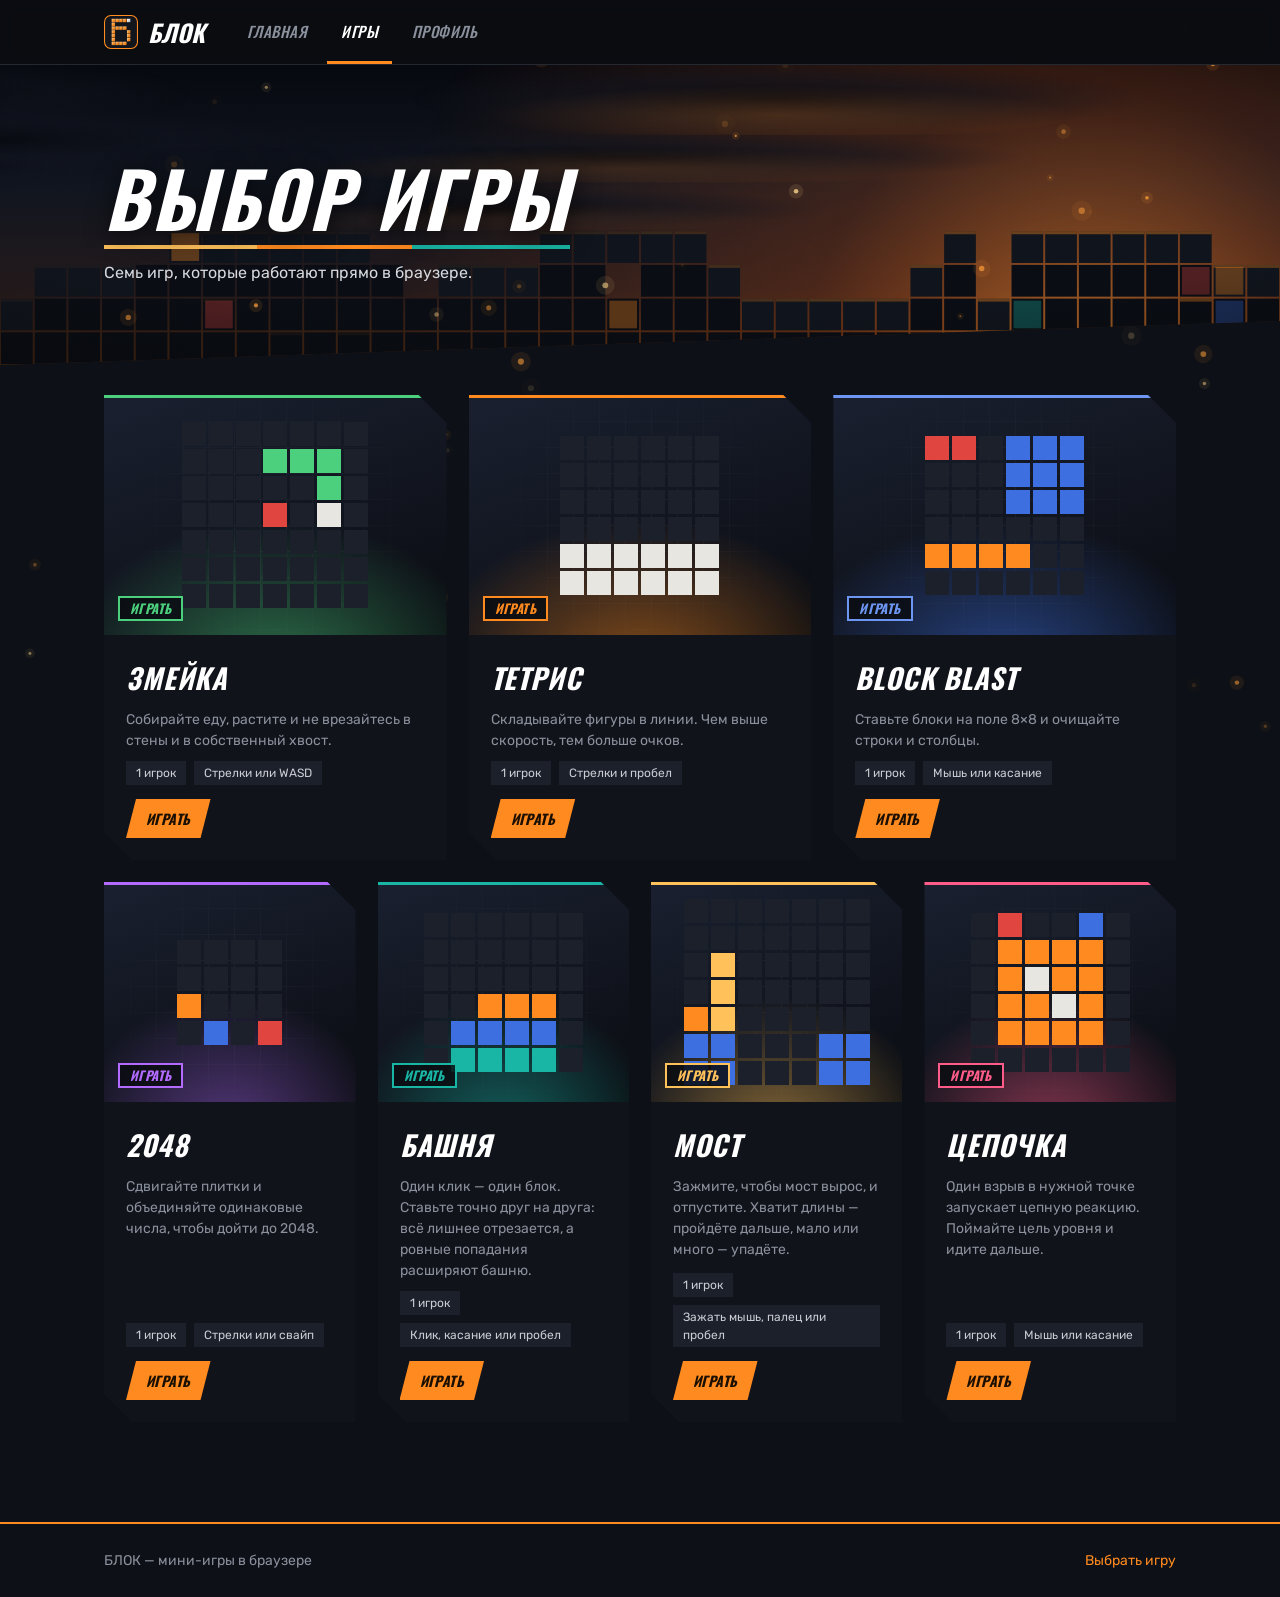
==== games.html @ c41e554f "test1" ====
<!DOCTYPE html>
<html lang="ru"><head><meta charset="UTF-8"><meta name="viewport" content="width=device-width, initial-scale=1">
<title>БЛОК — мини-игры</title>
<link href="https://fonts.googleapis.com/css2?family=Oswald:wght@500;700&family=Rubik:wght@400;500&display=swap" rel="stylesheet">
<link rel="icon" href="logo.svg" type="image/svg+xml"><link rel="stylesheet" href="style.css"></head><body><canvas id="bgfx" data-fx="page"></canvas>
<header><div class="wrap"><a class="logo" href="index.html"><img src="logo.svg" alt="" width="34" height="34">БЛОК</a><nav class="nav"><a href="index.html" >Главная</a><a href="games.html" class="on">Игры</a><a href="profile.html" >Профиль</a></nav></div></header>
<main><div class="banner"><div class="scene"><canvas data-fx="banner"></canvas></div><div class="wrap"><h1>Выбор игры</h1><p>Семь игр, которые работают прямо в браузере.</p></div></div>
<div class="page"><div class="wrap"><div class="games">
 <article class="game" style="--c:rgba(76,208,125,.5);--ac:#4cd07d"><div class="thumb"><div class="cells" style="--n:7" id="tSnake"></div><span class="tag">Играть</span></div><div class="body"><h3>Змейка</h3><p>Собирайте еду, растите и не врезайтесь в стены и в собственный хвост.</p><ul class="meta"><li>1 игрок</li><li>Стрелки или WASD</li></ul><a class="btn main sm" href="play.html?g=snake">Играть</a></div></article>
 <article class="game" style="--c:rgba(255,138,31,.5);--ac:#ff8a1f"><div class="thumb"><div class="cells" style="--n:6" id="tTetris"></div><span class="tag">Играть</span></div><div class="body"><h3>Тетрис</h3><p>Складывайте фигуры в линии. Чем выше скорость, тем больше очков.</p><ul class="meta"><li>1 игрок</li><li>Стрелки и пробел</li></ul><a class="btn main sm" href="play.html?g=tetris">Играть</a></div></article>
 <article class="game" style="--c:rgba(61,111,224,.55);--ac:#6d96f2"><div class="thumb"><div class="cells" style="--n:6" id="tBlast"></div><span class="tag">Играть</span></div><div class="body"><h3>Block Blast</h3><p>Ставьте блоки на поле 8×8 и очищайте строки и столбцы.</p><ul class="meta"><li>1 игрок</li><li>Мышь или касание</li></ul><a class="btn main sm" href="play.html?g=blast">Играть</a></div></article>
<article class="game" style="--c:rgba(179,107,255,.45);--ac:#b36bff"><div class="thumb"><div class="cells" style="--n:4" id="tG2048"></div><span class="tag">Играть</span></div><div class="body"><h3>2048</h3><p>Сдвигайте плитки и объединяйте одинаковые числа, чтобы дойти до 2048.</p><ul class="meta"><li>1 игрок</li><li>Стрелки или свайп</li></ul><a class="btn main sm" href="play.html?g=g2048">Играть</a></div></article>
 <article class="game" style="--c:rgba(25,181,165,.5);--ac:#19b5a5"><div class="thumb"><div class="cells" style="--n:6" id="tTower"></div><span class="tag">Играть</span></div><div class="body"><h3>Башня</h3><p>Один клик — один блок. Ставьте точно друг на друга: всё лишнее отрезается, а ровные попадания расширяют башню.</p><ul class="meta"><li>1 игрок</li><li>Клик, касание или пробел</li></ul><a class="btn main sm" href="play.html?g=tower">Играть</a></div></article>
 <article class="game" style="--c:rgba(255,193,90,.5);--ac:#ffc15a"><div class="thumb"><div class="cells" style="--n:7" id="tBridge"></div><span class="tag">Играть</span></div><div class="body"><h3>Мост</h3><p>Зажмите, чтобы мост вырос, и отпустите. Хватит длины — пройдёте дальше, мало или много — упадёте.</p><ul class="meta"><li>1 игрок</li><li>Зажать мышь, палец или пробел</li></ul><a class="btn main sm" href="play.html?g=bridge">Играть</a></div></article>
 <article class="game" style="--c:rgba(255,92,138,.5);--ac:#ff5c8a"><div class="thumb"><div class="cells" style="--n:6" id="tChain"></div><span class="tag">Играть</span></div><div class="body"><h3>Цепочка</h3><p>Один взрыв в нужной точке запускает цепную реакцию. Поймайте цель уровня и идите дальше.</p><ul class="meta"><li>1 игрок</li><li>Мышь или касание</li></ul><a class="btn main sm" href="play.html?g=chain">Играть</a></div></article>
</div></div></div></main>
<footer><div class="wrap"><span>БЛОК — мини-игры в браузере</span><a href="games.html" style="color:var(--accent);text-decoration:none">Выбрать игру</a></div></footer>
<script src="main.js"></script></body></html>
---- style.css ----
:root{--bg:#0d1016;--panel:#12151c;--line:#232831;--text:#e8e6e1;--muted:#8a909c;--accent:#ff8a1f;--amber:#ffc15a;--teal:#19b5a5;--ok:#4cd07d}
*{box-sizing:border-box;margin:0}
html{scroll-behavior:smooth;scroll-padding-top:80px}
body{background:var(--bg);color:var(--text);font:16px/1.5 Rubik,Arial,sans-serif}
h1,h2,h3,.nav a,.btn,.tag{font-family:Oswald,Impact,sans-serif;font-style:italic;text-transform:uppercase;letter-spacing:.03em}
.wrap{max-width:1120px;margin:0 auto;padding:0 24px}
#bgfx{position:fixed;inset:0;width:100%;height:100%;z-index:0;pointer-events:none;opacity:.75}
main,footer{position:relative;z-index:1}
header{position:sticky;top:0;z-index:20;background:rgba(10,12,17,.92);backdrop-filter:blur(6px);border-bottom:1px solid var(--line)}
header .wrap{display:flex;align-items:center;gap:28px;height:64px}
.logo{font:700 24px Oswald,sans-serif;font-style:italic;color:#fff;text-decoration:none;display:flex;gap:10px;align-items:center}
.logo i{display:grid;grid-template-columns:repeat(2,9px);gap:2px}
.logo i b{width:9px;height:9px;background:var(--accent)}
.logo i b:nth-child(3){background:#fff}
.nav{display:flex;gap:6px}
.nav a{color:var(--muted);text-decoration:none;padding:20px 14px 18px;border-bottom:3px solid transparent;font-weight:500;font-size:15px}
.nav a:hover,.nav a.on{color:#fff;border-color:var(--accent)}
.btn{display:inline-block;border:0;cursor:pointer;color:#fff;background:#222833;padding:13px 28px;font-weight:700;font-size:17px;text-decoration:none;clip-path:polygon(10px 0,100% 0,calc(100% - 10px) 100%,0 100%);transition:background .15s}
.btn:hover{background:#2e3542}
.btn.main{background:var(--accent);color:#1a0f00}
.btn.main:hover{background:#ffa03f}
.btn[disabled]{opacity:.45;cursor:not-allowed}
.btn.sm{padding:9px 20px;font-size:14px}
a:focus-visible,button:focus-visible{outline:2px solid var(--accent);outline-offset:2px}

/* ===== сцена: закат + силуэт из блоков + искры (рисуется в main.js) ===== */
.scene{position:absolute;inset:0;overflow:hidden;z-index:0;background:linear-gradient(180deg,#070910 0%,#10151f 40%,#241a1c 75%,#4a2810 100%)}
.scene canvas{position:absolute;inset:0;width:100%;height:100%;display:block}
.scene::after{content:"";position:absolute;inset:0;background:radial-gradient(120% 90% at 50% 40%,transparent 50%,rgba(5,6,9,.65))}
.hero{position:relative;min-height:calc(100vh - 64px);display:flex;align-items:center;overflow:hidden}
.hero::before{content:"";position:absolute;inset:0;z-index:1;background-image:linear-gradient(rgba(255,255,255,.05) 1px,transparent 1px),linear-gradient(90deg,rgba(255,255,255,.05) 1px,transparent 1px);background-size:44px 44px;mask-image:linear-gradient(transparent,#000 45%,transparent)}
#rain{position:absolute;inset:0;z-index:1;pointer-events:none}
.pc{position:absolute;top:-120px;display:grid;gap:3px;opacity:.4;animation:fall linear infinite}
.pc b{width:var(--s);height:var(--s);background:var(--c);box-shadow:inset 0 0 0 2px rgba(255,255,255,.18)}
@keyframes fall{to{transform:translateY(calc(100vh + 240px)) rotate(var(--r))}}
.hero .wrap{position:relative;z-index:2;width:100%;display:grid;grid-template-columns:1.1fr .9fr;gap:40px;align-items:end;padding-top:50px;padding-bottom:170px}
.hero h1{font-size:clamp(44px,6.4vw,84px);line-height:1.14;font-weight:700;color:#fff;text-shadow:0 4px 30px rgba(0,0,0,.6)}
.hero h1 span{color:var(--accent)}
.hero p{max-width:480px;margin:22px 0 28px;font-size:18px;color:#d6d8dd;text-shadow:0 2px 12px rgba(0,0,0,.8)}
.right{display:flex;flex-direction:column;gap:22px}
.emblem{text-align:center}
.mark{display:grid;grid-template-columns:repeat(2,46px);gap:5px;width:max-content;margin:0 auto 4px;filter:drop-shadow(0 0 26px rgba(255,138,31,.6));animation:bob 5s ease-in-out infinite}
.mark b{width:46px;height:46px;background:linear-gradient(135deg,#ffb04d,#e8710a);box-shadow:inset 0 0 0 3px rgba(255,255,255,.22)}
.mark b:nth-child(3){background:linear-gradient(135deg,#fff,#aeb3bd)}
@keyframes bob{50%{transform:translateY(-8px)}}
.word{font:700 clamp(64px,8.5vw,110px)/1 Oswald,sans-serif;font-style:italic;text-transform:uppercase;background:linear-gradient(#fff 30%,#8d939e);-webkit-background-clip:text;background-clip:text;color:transparent;filter:drop-shadow(0 4px 18px rgba(0,0,0,.7))}
.emblem small{display:block;color:var(--amber);letter-spacing:.35em;text-transform:uppercase;font-size:13px}
.status{background:rgba(14,16,22,.88);border:1px solid var(--line);padding:22px;position:relative}
.status::before,.status::after{content:"";position:absolute;width:14px;height:14px}
.status::before{top:-1px;left:-1px;border-top:2px solid var(--accent);border-left:2px solid var(--accent)}
.status::after{bottom:-1px;right:-1px;border-bottom:2px solid var(--accent);border-right:2px solid var(--accent)}
.tag{display:inline-block;border:2px solid var(--ok);color:var(--ok);padding:1px 10px;font-size:13px;font-weight:700}
.status .big{font:700 52px Oswald;font-style:italic;color:var(--accent);line-height:1.1;margin-top:10px}
.status .big small{font:400 14px Rubik;font-style:normal;color:var(--muted);margin-left:8px}
.bar{display:grid;grid-template-columns:repeat(16,1fr);gap:3px;margin:12px 0}
.bar i{height:8px;background:#1c212b}.bar i.f{background:var(--accent)}

.manifest{padding:90px 0 170px}
.manifest p{font:700 clamp(28px,4.4vw,52px)/1.1 Oswald,sans-serif;font-style:italic;text-transform:uppercase;border-left:6px solid;border-image:linear-gradient(var(--amber) 33%,var(--accent) 33% 66%,var(--teal) 66%) 1;padding-left:24px;max-width:900px}
.manifest .w{color:#3a404c;transition:color .35s}.manifest .w.lit{color:#fff}
section{padding:70px 0}
h2{font-size:42px;font-weight:700;color:#fff;display:inline-block;padding-bottom:8px;border-bottom:4px solid;border-image:linear-gradient(90deg,var(--amber) 33%,var(--accent) 33% 66%,var(--teal) 66%) 1;margin-bottom:34px}
.steps{display:grid;grid-template-columns:repeat(3,1fr);gap:36px}
.steps .n{font:700 56px Oswald;font-style:italic;color:transparent;-webkit-text-stroke:2px var(--accent);line-height:1}
.steps h3{font-size:22px;margin:6px 0}.steps p{color:var(--muted);font-size:15px}

.final{position:relative;overflow:hidden;padding:200px 0 120px}
.final .wrap{position:relative;z-index:2;display:grid;grid-template-columns:1fr 1fr;gap:40px;align-items:center}
.final h2{border:0;font-size:clamp(40px,6vw,72px);margin-bottom:12px;padding:0;text-shadow:0 4px 24px rgba(0,0,0,.7)}
.final p{color:#d6d8dd;margin-bottom:24px;max-width:480px}
footer{border-top:2px solid var(--accent);padding:26px 0;color:var(--muted);font-size:14px;background:var(--bg)}
footer .wrap{display:flex;justify-content:space-between;gap:12px;flex-wrap:wrap}

/* ===== баннер внутренних страниц ===== */
.banner{position:relative;height:300px;display:flex;align-items:flex-end;overflow:hidden;clip-path:polygon(0 0,100% 0,100% calc(100% - 44px),0 100%)}
.banner .wrap{position:relative;z-index:2;width:100%;padding-bottom:80px}
.banner h1{font-size:clamp(44px,7vw,76px);line-height:1;color:#fff;display:inline-block;padding-bottom:10px;border-bottom:4px solid;border-image:linear-gradient(90deg,var(--amber) 33%,var(--accent) 33% 66%,var(--teal) 66%) 1;text-shadow:0 4px 24px rgba(0,0,0,.7)}
.banner p{color:#d6d8dd;margin-top:12px;max-width:520px}
.page{padding:30px 0 100px;min-height:60vh}

/* ===== игры ===== */
.games{display:grid;grid-template-columns:repeat(3,1fr);gap:22px}
.game{position:relative;display:flex;flex-direction:column;background:#10131a;transition:transform .2s;clip-path:polygon(0 0,calc(100% - 28px) 0,100% 28px,100% 100%,28px 100%,0 calc(100% - 28px))}
.game::before{content:"";position:absolute;top:0;left:0;right:0;height:3px;background:var(--ac);z-index:3}
.game:hover{transform:translateY(-6px)}
.thumb{height:240px;position:relative;display:grid;place-items:center;overflow:hidden;background:radial-gradient(90% 90% at 50% 115%,var(--c),transparent 70%),linear-gradient(160deg,#1a2030,#0a0c11)}
.thumb::before{content:"";position:absolute;inset:0;background-image:linear-gradient(rgba(255,255,255,.05) 1px,transparent 1px),linear-gradient(90deg,rgba(255,255,255,.05) 1px,transparent 1px);background-size:26px 26px;mask-image:radial-gradient(circle,#000,transparent 75%)}
.thumb .tag{position:absolute;left:14px;bottom:14px;color:var(--ac);border-color:var(--ac);background:rgba(10,12,17,.85);z-index:2}
.game .body{padding:22px;display:flex;flex-direction:column;gap:10px;flex:1}
.game h3{font-size:28px;color:#fff}
.game p{color:var(--muted);font-size:14px;flex:1}
.meta{display:flex;gap:8px;flex-wrap:wrap;list-style:none;padding:0}
.meta li{font-size:12px;color:#c9ccd3;background:#1b202a;padding:3px 10px}
.game .btn{align-self:flex-start;margin-top:4px}
.cells{position:relative;z-index:1;display:grid;grid-template-columns:repeat(var(--n),24px);gap:3px;transition:filter .2s}
.game:hover .cells{filter:drop-shadow(0 0 16px var(--ac))}
.cells b{width:24px;height:24px;background:#1b202a;transition:background .25s}
.cells b.a{background:var(--accent)}.cells b.w{background:#e8e6e1}.cells b.g{background:var(--ok)}.cells b.u{background:#3d6fe0}.cells b.r{background:#e0453f}.cells b.t{background:var(--teal)}.cells b.y{background:var(--amber)}

/* ===== вход и профиль ===== */
.auth{display:grid;grid-template-columns:1fr 1fr;max-width:900px;margin:0 auto;background:var(--panel);border:1px solid var(--line)}
.auth .side{position:relative;min-height:440px;padding:36px;overflow:hidden}
.auth .side .tx{position:relative;z-index:2}
.auth .side h2{border:0;font-size:34px;padding:0;margin-bottom:12px}
.auth .side ul{list-style:none;padding:0;color:#d6d8dd;display:grid;gap:10px;font-size:15px}
.auth .side li::before{content:"";display:inline-block;width:10px;height:10px;background:var(--accent);margin-right:10px}
.auth form{padding:32px;display:flex;flex-direction:column;gap:14px}
.mode,.tabs{display:flex;gap:6px}
.mode button{flex:1;font:700 15px Oswald;font-style:italic;text-transform:uppercase;background:#1b202a;color:var(--muted);border:0;padding:10px;cursor:pointer}
.mode button.on{background:var(--accent);color:#1a0f00}
label{font-size:13px;color:var(--muted);display:grid;gap:6px}
input{background:#0b0d12;border:1px solid var(--line);color:#fff;padding:12px;font:500 16px Rubik;width:100%}
input:focus{outline:2px solid var(--accent);border-color:transparent}
.err{color:#ff7a6e;font-size:14px;min-height:21px}
.hide{display:none!important}
.profile{display:grid;grid-template-columns:300px 1fr;gap:20px}
.card{background:rgba(18,21,28,.94);border:1px solid var(--line);padding:24px}
.me{text-align:center;position:relative;overflow:hidden}
.me::before{content:"";position:absolute;inset:0 0 auto;height:140px;background:radial-gradient(80% 100% at 50% 0,rgba(255,138,31,.35),transparent)}
.me>*{position:relative}
.ava{width:84px;height:84px;border-radius:50%;background:linear-gradient(135deg,var(--accent),#7a3b00);display:grid;place-items:center;font:700 38px Oswald;margin:0 auto 12px;box-shadow:0 0 0 4px rgba(255,138,31,.25)}
.me h3{font-size:28px;color:#fff}.me small{color:var(--muted)}
.sum{display:flex;justify-content:space-around;margin:18px 0;color:var(--muted);font-size:13px}
.sum b{display:block;font:700 28px Oswald;font-style:italic;color:var(--accent)}
.places{list-style:none;padding:0;margin:0 0 18px;display:grid;gap:8px;text-align:left}
.places li{display:flex;justify-content:space-between;background:#0e1118;padding:9px 12px;font-size:14px;border-left:3px solid var(--c)}
.gtabs{display:grid;grid-template-columns:repeat(auto-fit,minmax(150px,1fr));gap:12px;margin-bottom:16px}
.gtab{position:relative;overflow:hidden;text-align:left;border:0;border-bottom:4px solid transparent;color:#fff;padding:18px;min-height:120px;cursor:pointer;background:radial-gradient(120% 140% at 100% 100%,var(--cg),transparent 65%),#141821;clip-path:polygon(0 0,calc(100% - 18px) 0,100% 18px,100% 100%,0 100%);transition:transform .15s}
.gtab::before{content:"";position:absolute;right:-6px;bottom:-6px;width:96px;height:96px;background-image:linear-gradient(var(--c) 2px,transparent 2px),linear-gradient(90deg,var(--c) 2px,transparent 2px);background-size:24px 24px;opacity:.25}
.gtab:hover{transform:translateY(-3px)}
.gtab.on{border-bottom-color:var(--c);background:radial-gradient(120% 140% at 100% 100%,var(--cg),transparent 55%),#1a1f2a}
.gtab h4{font:700 22px Oswald;font-style:italic;text-transform:uppercase;position:relative}
.gtab span{display:block;color:#c9ccd3;font-size:13px;position:relative}
table{width:100%;border-collapse:collapse}
th,td{text-align:left;padding:11px 8px;border-bottom:1px solid var(--line);font-size:15px}
th{color:var(--muted);font-weight:500;font-size:13px}
.pl{display:inline-grid;place-items:center;width:30px;height:30px;background:#1b202a;font:700 16px Oswald;font-style:italic}
.pl.p1{background:var(--amber);color:#1a0f00}.pl.p2{background:#c8ccd4;color:#111}.pl.p3{background:#c8793a;color:#111}
.meter{height:5px;background:#1b202a;margin-top:6px}.meter i{display:block;height:100%;background:var(--accent)}
tr.you td{background:rgba(255,138,31,.12);color:#fff}
.out{margin-top:14px;width:100%}

@media(max-width:860px){.hero .wrap,.profile,.auth,.final .wrap{grid-template-columns:1fr}.steps,.games,.gtabs{grid-template-columns:1fr}.nav a{padding:20px 8px 18px;font-size:13px}.auth .side{min-height:220px}.hero .wrap{padding-bottom:110px}}
@media(prefers-reduced-motion:reduce){.pc{display:none}html{scroll-behavior:auto}.mark{animation:none}}

/* плавные переходы: низ главного экрана и верх финального блока растворяются в фон */
.hero::after{content:"";position:absolute;left:0;right:0;bottom:0;height:220px;z-index:1;pointer-events:none;background:linear-gradient(to bottom,rgba(13,16,22,0),rgba(13,16,22,.55) 55%,var(--bg))}
.final::before{content:"";position:absolute;left:0;right:0;top:0;height:220px;z-index:1;pointer-events:none;background:linear-gradient(to bottom,var(--bg),rgba(13,16,22,.55) 45%,rgba(13,16,22,0))}

/* парящие фигуры (как дроны на образце) */
.manifest,section{position:relative}
.fl{position:absolute;display:grid;gap:3px;pointer-events:none;animation:drift 9s ease-in-out infinite alternate;filter:drop-shadow(0 0 10px rgba(255,138,31,.5))}
.fl b{width:var(--s);height:var(--s);border:2px solid var(--accent);background:rgba(255,138,31,.1)}
.fl span{width:var(--s);height:var(--s)}
@keyframes drift{from{transform:translate(-26px,0) rotate(-10deg)}to{transform:translate(30px,-20px) rotate(12deg)}}

/* действия в шагах */
.steps .act{margin-top:16px}
.keys{display:inline-flex;align-items:center;gap:6px;flex-wrap:wrap;border:1px solid var(--line);background:rgba(10,12,17,.75);padding:10px 12px;margin-top:16px}
kbd{display:grid;place-items:center;min-width:32px;height:32px;padding:0 8px;background:#1b202a;border-bottom:3px solid #07090d;color:#fff;font:500 14px Rubik}
.keys span{color:var(--muted);font-size:13px;margin-left:6px}

/* список игр на главной */
.head{display:flex;justify-content:space-between;align-items:baseline;gap:20px}
.head a{color:var(--accent);text-decoration:none;font-size:15px}
.head a:hover{text-decoration:underline}
.units{display:flex;overflow-x:auto;scroll-snap-type:x mandatory;scrollbar-width:none;padding-bottom:2px}
.units::-webkit-scrollbar{display:none}
.unit{position:relative;flex:1 0 360px;min-height:520px;margin-right:-26px;display:flex;flex-direction:column;justify-content:flex-end;padding:28px 44px 30px 52px;color:inherit;text-decoration:none;scroll-snap-align:start;clip-path:polygon(34px 0,100% 0,calc(100% - 34px) 100%,0 100%);background:radial-gradient(90% 70% at 50% 25%,var(--c),transparent 70%),linear-gradient(160deg,#1c2232,#0a0c11);transition:filter .25s}
.unit:last-child{margin-right:0}
.unit:hover{filter:brightness(1.18)}
.unit::before{content:"";position:absolute;inset:0;background-image:linear-gradient(rgba(255,255,255,.05) 1px,transparent 1px),linear-gradient(90deg,rgba(255,255,255,.05) 1px,transparent 1px);background-size:28px 28px;mask-image:radial-gradient(circle at 50% 25%,#000,transparent 70%)}
.unit::after{content:"";position:absolute;inset:0;background:linear-gradient(transparent 30%,rgba(8,10,14,.93) 72%)}
.unit>*{position:relative;z-index:2}
.unit .cells{position:absolute;top:52px;left:50%;transform:translateX(-50%)}
.unit:hover .cells{filter:drop-shadow(0 0 16px var(--ac))}
.unit .tag{align-self:flex-start;color:var(--ac);border-color:var(--ac);background:rgba(10,12,17,.6);margin-bottom:10px}
.unit h3{font-size:34px;line-height:1.05;color:#fff}
.unit .sub{color:var(--accent);font-size:16px;margin:6px 0 10px}
.unit p{color:#c3c6cd;font-size:15px}
.unit .m{margin-top:14px;font-size:13px;color:var(--muted)}
.track{position:relative;height:2px;background:#1e2430;margin-top:28px}
.track i{position:absolute;top:0;left:0;height:100%;width:100%;background:var(--accent)}
@media(prefers-reduced-motion:reduce){.fl{animation:none}}

.games{grid-template-columns:repeat(auto-fit,minmax(240px,1fr))}
.banner.sm{height:190px}.banner.sm .wrap{padding-bottom:62px}
.play{display:grid;grid-template-columns:auto 300px;gap:24px;justify-content:center;align-items:start}
.stage{position:relative}
#cv{display:block;max-width:100%;height:auto;background:#0b0d12;border:1px solid var(--line);touch-action:none}
.ov{position:absolute;inset:0;display:none;place-items:center;align-content:center;gap:12px;text-align:center;background:rgba(8,10,14,.84)}
.ov h3{font-size:38px;color:#fff}.ov p{color:var(--muted)}
.side2{display:flex;flex-direction:column;gap:10px}
.side2 .lab{color:var(--muted);font-size:13px}
.side2 .score{font:700 56px/1 Oswald;font-style:italic;color:var(--accent)}
.side2 .bst{font:700 28px/1 Oswald;font-style:italic;color:#fff}
.side2 .row{display:flex;gap:8px;flex-wrap:wrap}
.side2 a:not(.btn){color:var(--accent)}
#nx{background:#10131a;border:1px solid var(--line)}
@media(max-width:860px){.play{grid-template-columns:1fr}}

.logo img{display:block;width:34px;height:34px}
img.mark{display:block;width:112px;height:auto;margin:0 auto 10px}

/* список игр: при прокрутке блок закрепляется, и вертикальная прокрутка двигает карточки вбок */
body{overflow-x:clip}
.hs{padding:0}
.hs .pin{position:sticky;top:65px;height:calc(100vh - 65px);display:flex;align-items:center}
.hs .pin>.wrap{width:100%}
.hs h2{margin-bottom:24px}
.hs .units{overflow:hidden;scroll-snap-type:none}
.hs .unit{scroll-snap-align:none;min-height:clamp(380px,calc(100vh - 300px),520px)}

/* каталог из пяти игр: 3 карточки в первом ряду и 2 более широкие во втором, без «сироты» */
@media(min-width:861px){
.games{grid-template-columns:repeat(12,1fr)}
.game{grid-column:span 4}
.game:nth-child(n+4){grid-column:span 3}
.game:nth-child(n+4) .thumb{height:220px}
}

/* баннер страницы игры: высота подстраивается под текст, заголовок не уходит под шапку */
.banner.sm{height:auto;min-height:190px}
.banner.sm .wrap{padding-top:44px}
.banner.sm p{max-width:680px}
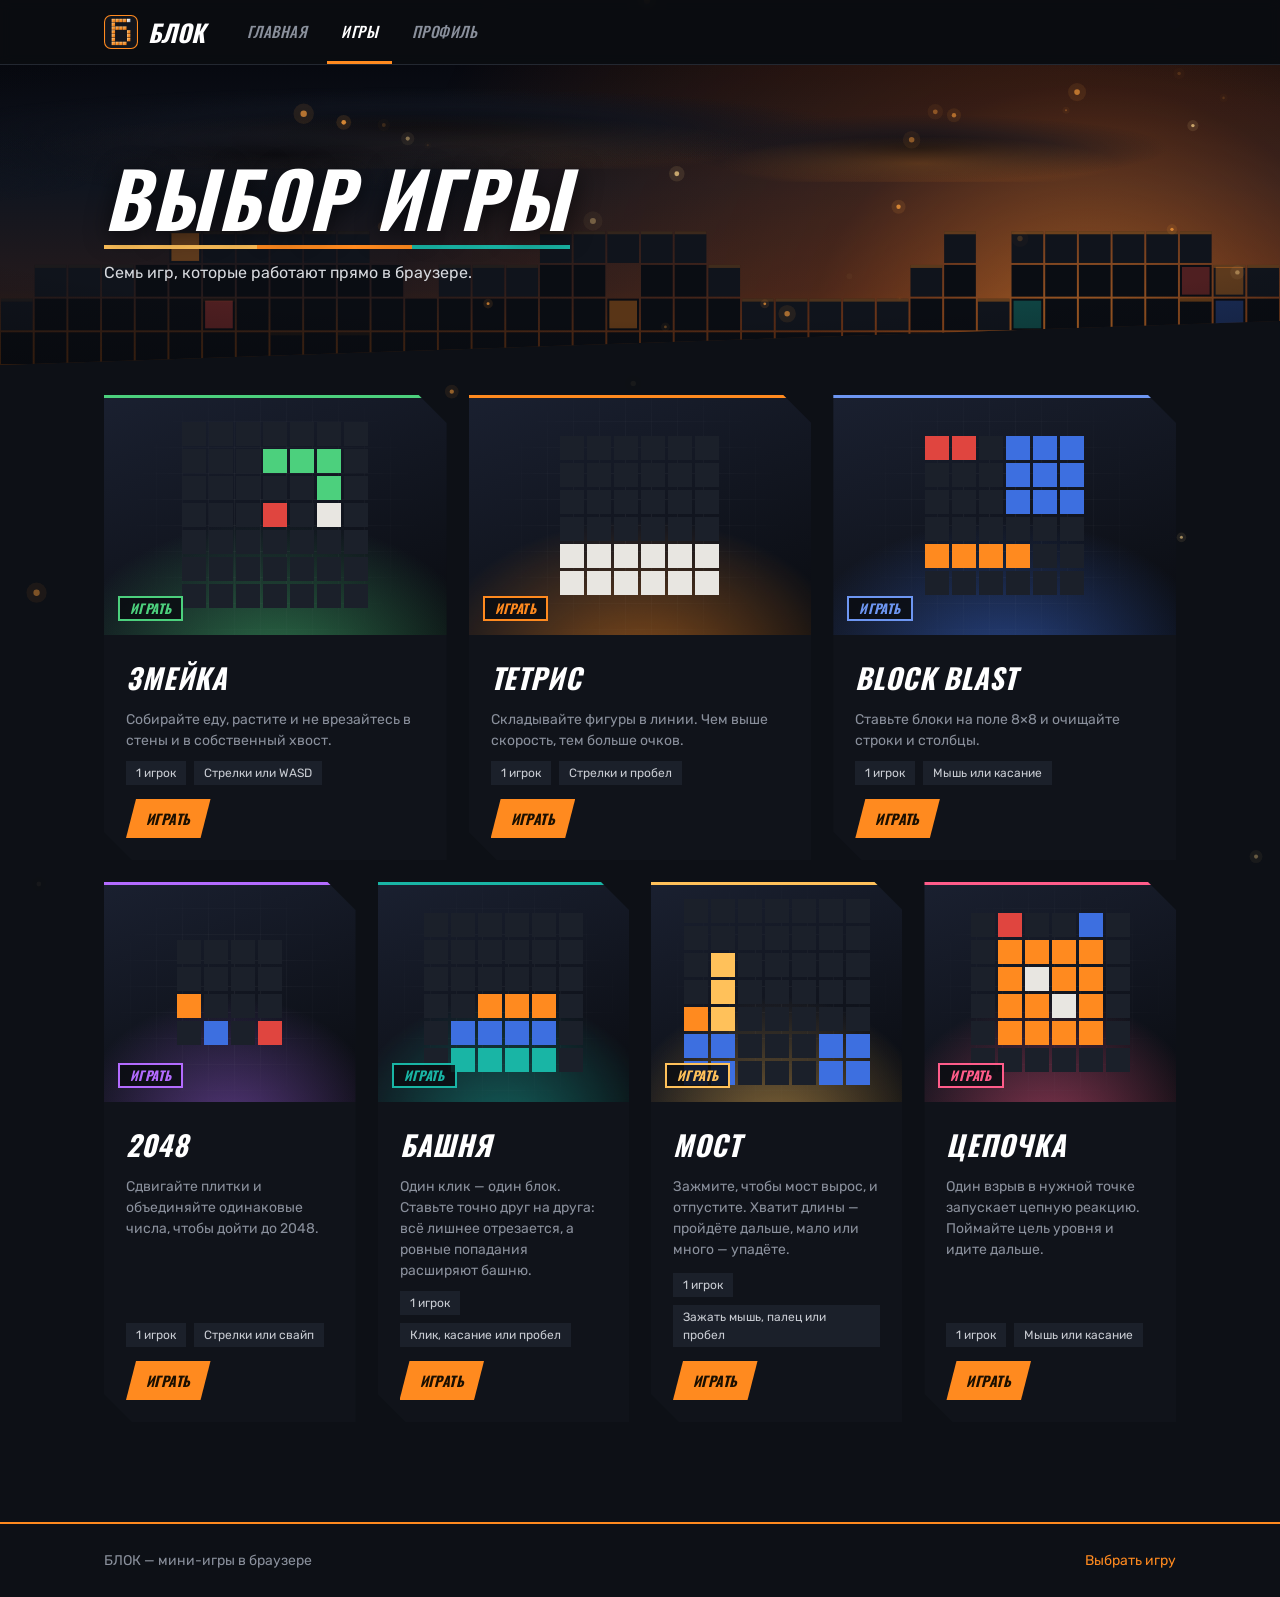
==== commit 40421236: "Add files via upload" ====
--- a/games.html
+++ b/games.html
@@ -2,7 +2,7 @@
 <html lang="ru"><head><meta charset="UTF-8"><meta name="viewport" content="width=device-width, initial-scale=1">
 <title>БЛОК — мини-игры</title>
 <link href="https://fonts.googleapis.com/css2?family=Oswald:wght@500;700&family=Rubik:wght@400;500&display=swap" rel="stylesheet">
-<link rel="icon" href="logo.svg" type="image/svg+xml"><link rel="stylesheet" href="style.css"></head><body><canvas id="bgfx" data-fx="page"></canvas>
+<link rel="icon" href="logo.svg" type="image/svg+xml"><link rel="manifest" href="manifest.webmanifest"><meta name="theme-color" content="#0d1016"><link rel="apple-touch-icon" href="icon-192.png"><link rel="stylesheet" href="style.css"></head><body><canvas id="bgfx" data-fx="page"></canvas>
 <header><div class="wrap"><a class="logo" href="index.html"><img src="logo.svg" alt="" width="34" height="34">БЛОК</a><nav class="nav"><a href="index.html" >Главная</a><a href="games.html" class="on">Игры</a><a href="profile.html" >Профиль</a></nav></div></header>
 <main><div class="banner"><div class="scene"><canvas data-fx="banner"></canvas></div><div class="wrap"><h1>Выбор игры</h1><p>Семь игр, которые работают прямо в браузере.</p></div></div>
 <div class="page"><div class="wrap"><div class="games">
